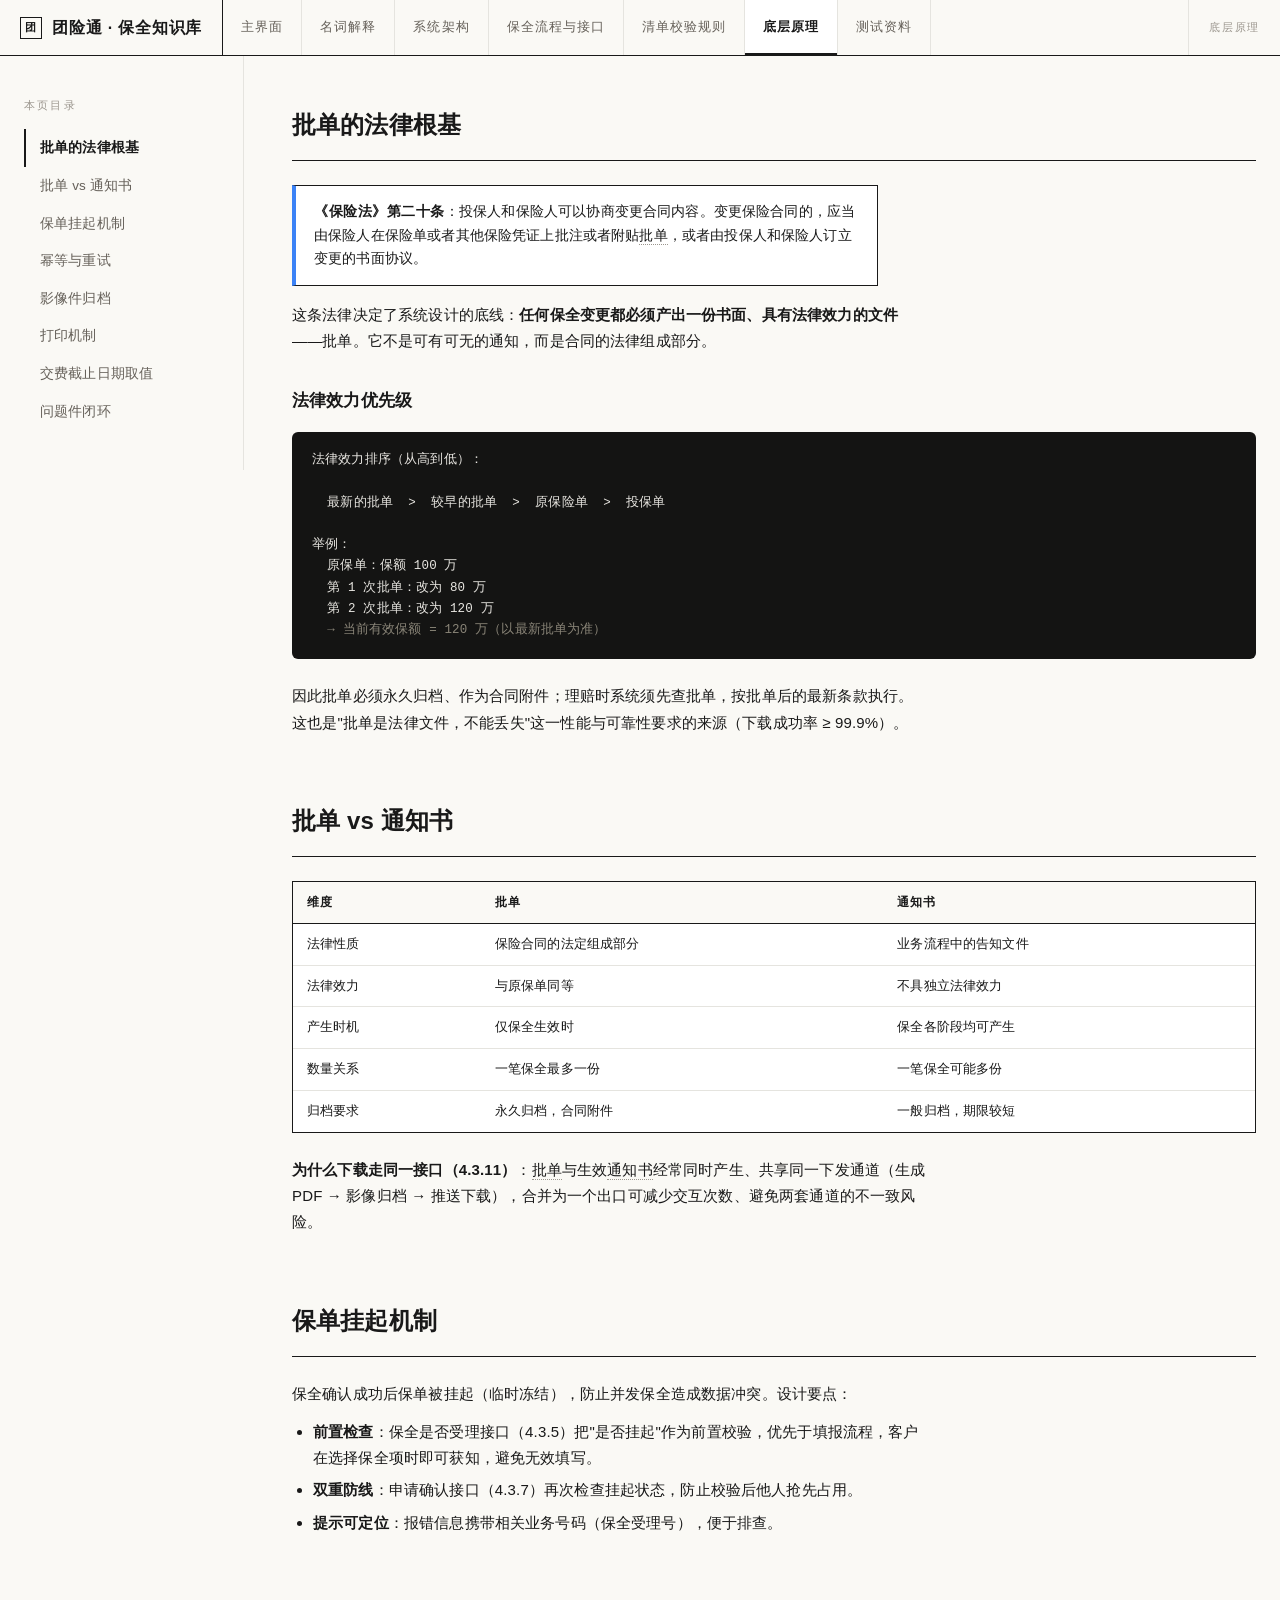
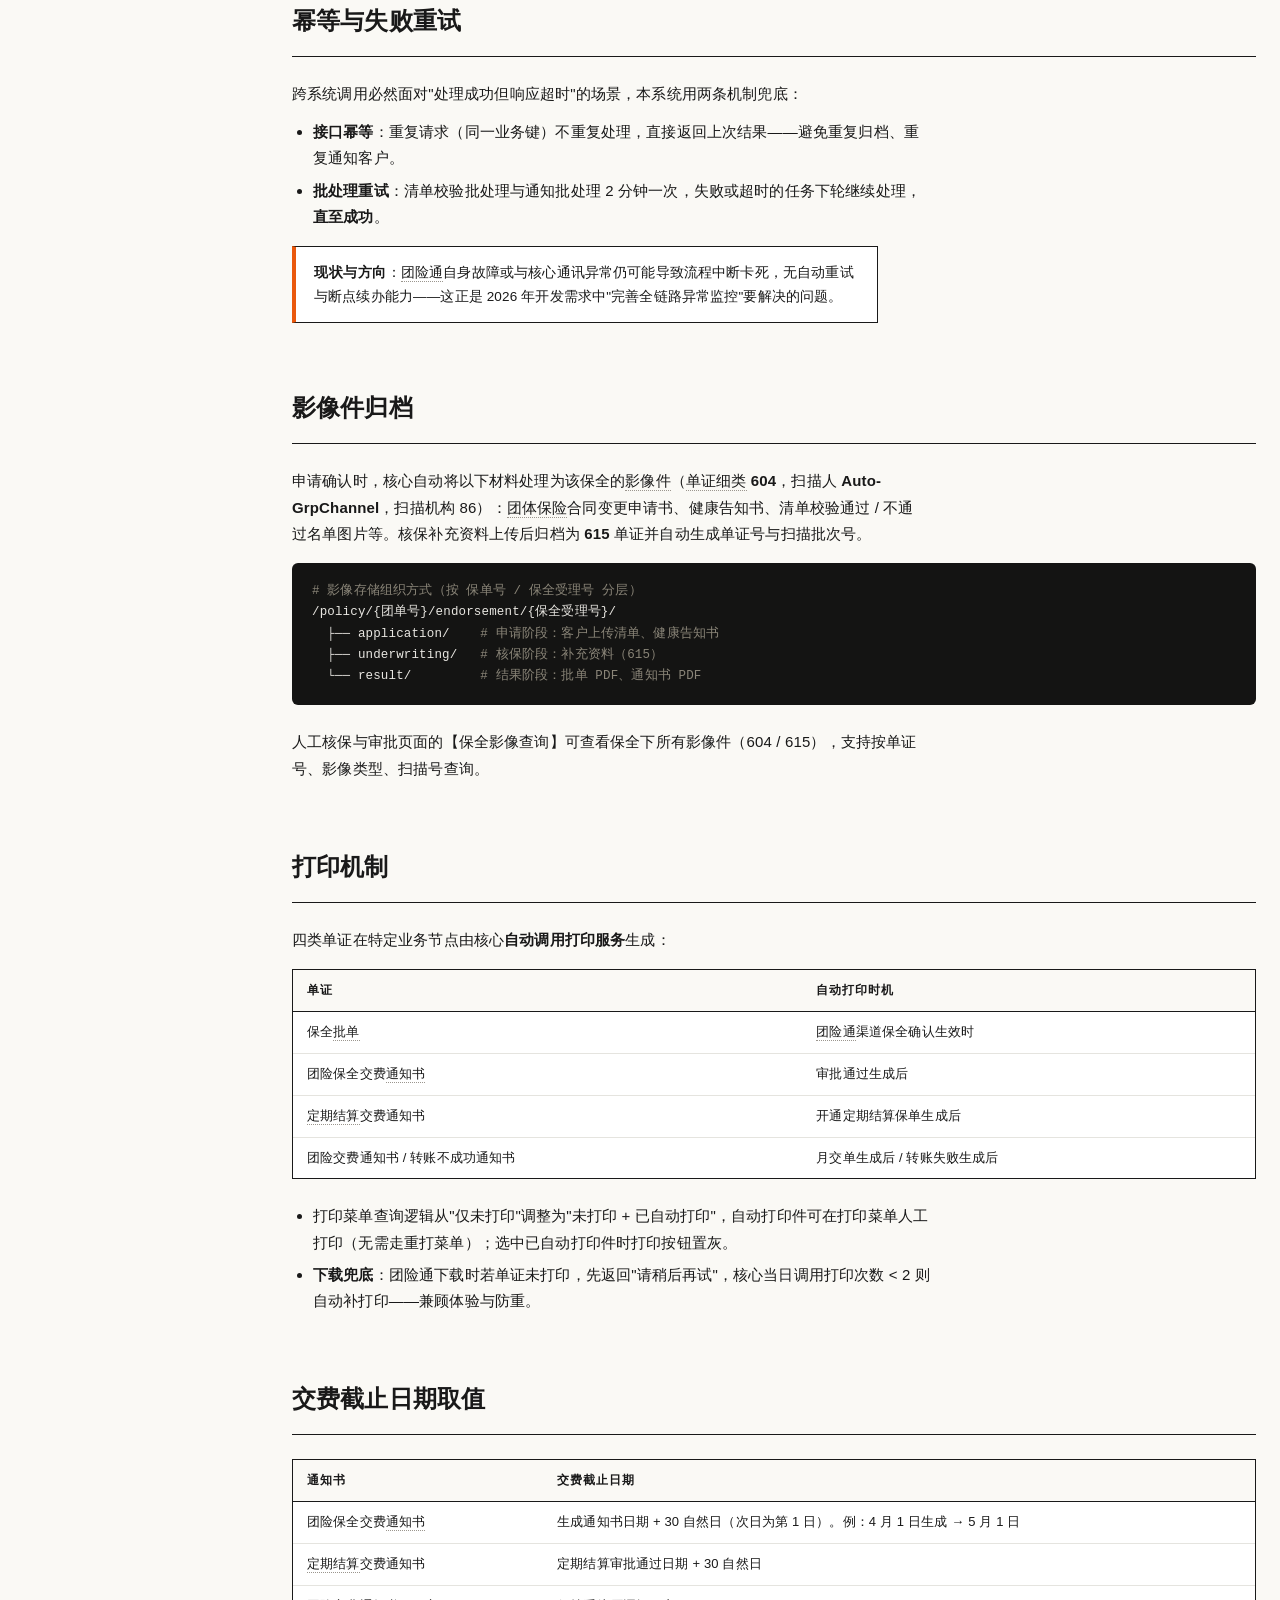
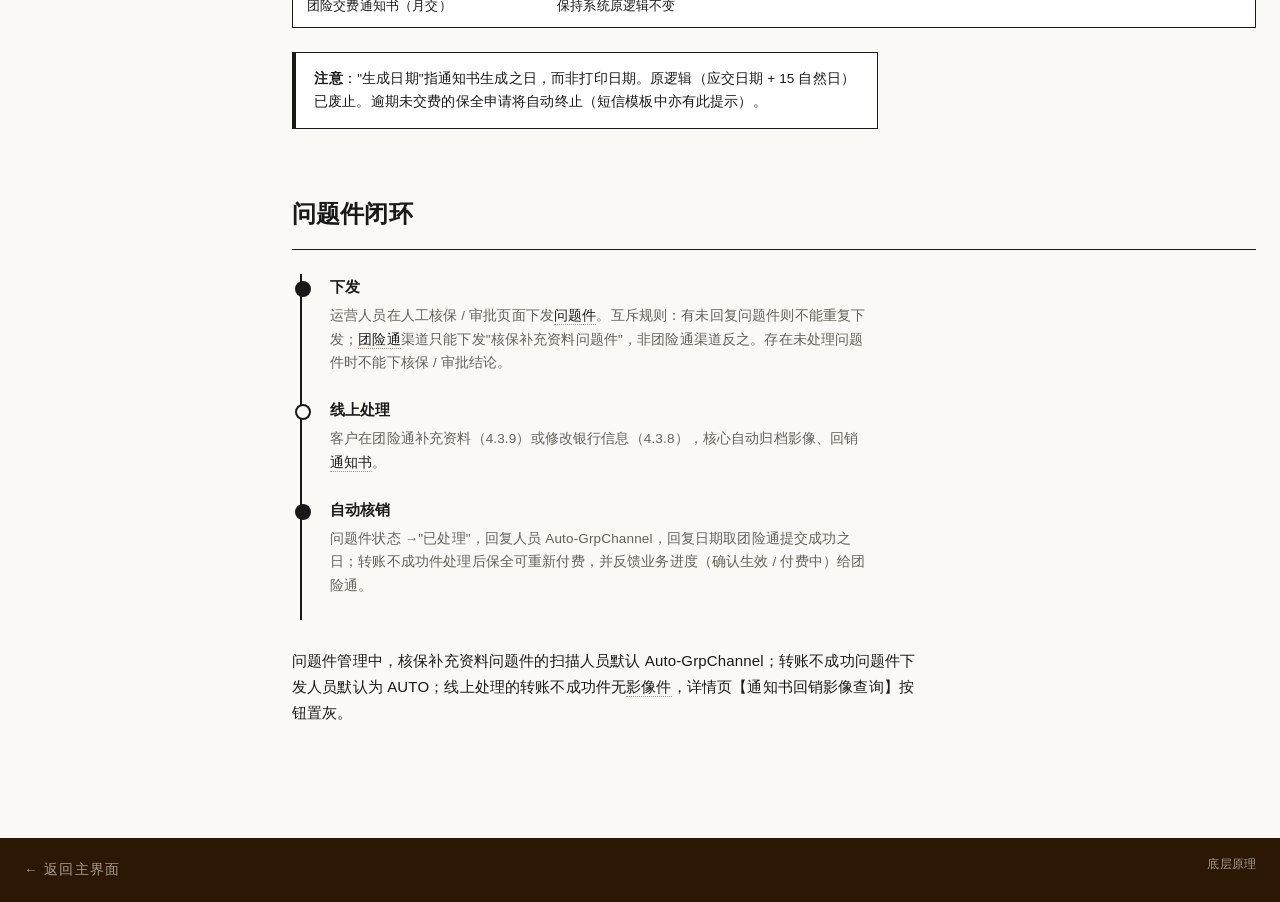
==== principles.html @ 998c3009 "推送底层原理页" ====
<!DOCTYPE html>
<html lang="zh-CN">
<head>
<meta charset="UTF-8">
<meta name="viewport" content="width=device-width, initial-scale=1.0">
<title>底层原理 — 团险通 · 保全知识库</title>
<link rel="stylesheet" href="style.css">
</head>
<body>

<header class="site-header">
  <a class="logo" href="index.html"><span class="mark">团</span>团险通 · 保全知识库</a>
  <nav>
    <a href="index.html">主界面</a>
    <a href="terms.html">名词解释</a>
    <a href="architecture.html">系统架构</a>
    <a href="process.html">保全流程与接口</a>
    <a href="rules.html">清单校验规则</a>
    <a href="principles.html">底层原理</a>
    <a href="testing.html">测试资料</a>
  </nav>
  <div class="tag">底层原理</div>
</header>

<div class="page">
<div class="doc-layout">

  <aside class="doc-side">
    <div class="side-title">本页目录</div>
    <a href="#legal">批单的法律根基</a>
    <a href="#doc-vs">批单 vs 通知书</a>
    <a href="#hang-p">保单挂起机制</a>
    <a href="#idempotent">幂等与重试</a>
    <a href="#archive">影像件归档</a>
    <a href="#print">打印机制</a>
    <a href="#deadline">交费截止日期取值</a>
    <a href="#problem-p">问题件闭环</a>
  </aside>

  <main class="doc-main">

    <div class="doc-block" id="legal">
      <h2>批单的法律根基</h2>
      <div class="note legal"><b>《保险法》第二十条</b>：投保人和保险人可以协商变更合同内容。变更保险合同的，应当由保险人在保险单或者其他保险凭证上批注或者附贴<a class="xref" href="terms.html#endorsement-doc">批单</a>，或者由投保人和保险人订立变更的书面协议。</div>
      <p>这条法律决定了系统设计的底线：<b>任何保全变更都必须产出一份书面、具有法律效力的文件</b>——批单。它不是可有可无的通知，而是合同的法律组成部分。</p>
      <h3>法律效力优先级</h3>
      <pre class="code">法律效力排序（从高到低）：

  最新的批单  &gt;  较早的批单  &gt;  原保险单  &gt;  投保单

举例：
  原保单：保额 100 万
  第 1 次批单：改为 80 万
  第 2 次批单：改为 120 万
  <span class="c">→ 当前有效保额 = 120 万（以最新批单为准）</span></pre>
      <p>因此批单必须永久归档、作为合同附件；理赔时系统须先查批单，按批单后的最新条款执行。这也是"批单是法律文件，不能丢失"这一性能与可靠性要求的来源（下载成功率 ≥ 99.9%）。</p>
    </div>

    <div class="doc-block" id="doc-vs">
      <h2>批单 vs 通知书</h2>
      <div class="tbl-wrap"><table class="tbl">
        <thead><tr><th>维度</th><th>批单</th><th>通知书</th></tr></thead>
        <tbody>
          <tr><td>法律性质</td><td>保险合同的法定组成部分</td><td>业务流程中的告知文件</td></tr>
          <tr><td>法律效力</td><td>与原保单同等</td><td>不具独立法律效力</td></tr>
          <tr><td>产生时机</td><td>仅保全生效时</td><td>保全各阶段均可产生</td></tr>
          <tr><td>数量关系</td><td>一笔保全最多一份</td><td>一笔保全可能多份</td></tr>
          <tr><td>归档要求</td><td>永久归档，合同附件</td><td>一般归档，期限较短</td></tr>
        </tbody>
      </table></div>
      <p><b>为什么下载走同一接口（4.3.11）</b>：<a class="xref" href="terms.html#endorsement-doc">批单</a>与生效<a class="xref" href="terms.html#notice">通知书</a>经常同时产生、共享同一下发通道（生成 PDF → 影像归档 → 推送下载），合并为一个出口可减少交互次数、避免两套通道的不一致风险。</p>
    </div>

    <div class="doc-block" id="hang-p">
      <h2>保单挂起机制</h2>
      <p>保全确认成功后保单被挂起（临时冻结），防止并发保全造成数据冲突。设计要点：</p>
      <ul>
        <li><b>前置检查</b>：保全是否受理接口（4.3.5）把"是否挂起"作为前置校验，优先于填报流程，客户在选择保全项时即可获知，避免无效填写。</li>
        <li><b>双重防线</b>：申请确认接口（4.3.7）再次检查挂起状态，防止校验后他人抢先占用。</li>
        <li><b>提示可定位</b>：报错信息携带相关业务号码（保全受理号），便于排查。</li>
      </ul>
    </div>

    <div class="doc-block" id="idempotent">
      <h2>幂等与失败重试</h2>
      <p>跨系统调用必然面对"处理成功但响应超时"的场景，本系统用两条机制兜底：</p>
      <ul>
        <li><b>接口幂等</b>：重复请求（同一业务键）不重复处理，直接返回上次结果——避免重复归档、重复通知客户。</li>
        <li><b>批处理重试</b>：清单校验批处理与通知批处理 2 分钟一次，失败或超时的任务下轮继续处理，<b>直至成功</b>。</li>
      </ul>
      <div class="note warn"><b>现状与方向</b>：<a class="xref" href="terms.html#tqt">团险通</a>自身故障或与核心通讯异常仍可能导致流程中断卡死，无自动重试与断点续办能力——这正是 2026 年开发需求中"完善全链路异常监控"要解决的问题。</div>
    </div>

    <div class="doc-block" id="archive">
      <h2>影像件归档</h2>
      <p>申请确认时，核心自动将以下材料处理为该保全的<a class="xref" href="terms.html#image">影像件</a>（<a class="xref" href="terms.html#image">单证细类</a> <b>604</b>，扫描人 <b>Auto-GrpChannel</b>，扫描机构 86）：<a class="xref" href="terms.html#group">团体保险</a>合同变更申请书、健康告知书、清单校验通过 / 不通过名单图片等。核保补充资料上传后归档为 <b>615</b> 单证并自动生成单证号与扫描批次号。</p>
      <pre class="code"><span class="c"># 影像存储组织方式（按 保单号 / 保全受理号 分层）</span>
/policy/{团单号}/endorsement/{保全受理号}/
  ├── application/    <span class="c"># 申请阶段：客户上传清单、健康告知书</span>
  ├── underwriting/   <span class="c"># 核保阶段：补充资料（615）</span>
  └── result/         <span class="c"># 结果阶段：批单 PDF、通知书 PDF</span></pre>
      <p>人工核保与审批页面的【保全影像查询】可查看保全下所有影像件（604 / 615），支持按单证号、影像类型、扫描号查询。</p>
    </div>

    <div class="doc-block" id="print">
      <h2>打印机制</h2>
      <p>四类单证在特定业务节点由核心<b>自动调用打印服务</b>生成：</p>
      <div class="tbl-wrap"><table class="tbl">
        <thead><tr><th>单证</th><th>自动打印时机</th></tr></thead>
        <tbody>
          <tr><td>保全<a class="xref" href="terms.html#endorsement-doc">批单</a></td><td><a class="xref" href="terms.html#tqt">团险通</a>渠道保全确认生效时</td></tr>
          <tr><td>团险保全交费<a class="xref" href="terms.html#notice">通知书</a></td><td>审批通过生成后</td></tr>
          <tr><td><a class="xref" href="terms.html#settle">定期结算</a>交费通知书</td><td>开通定期结算保单生成后</td></tr>
          <tr><td>团险交费通知书 / 转账不成功通知书</td><td>月交单生成后 / 转账失败生成后</td></tr>
        </tbody>
      </table></div>
      <ul>
        <li>打印菜单查询逻辑从"仅未打印"调整为"未打印 + 已自动打印"，自动打印件可在打印菜单人工打印（无需走重打菜单）；选中已自动打印件时打印按钮置灰。</li>
        <li><b>下载兜底</b>：团险通下载时若单证未打印，先返回"请稍后再试"，核心当日调用打印次数 &lt; 2 则自动补打印——兼顾体验与防重。</li>
      </ul>
    </div>

    <div class="doc-block" id="deadline">
      <h2>交费截止日期取值</h2>
      <div class="tbl-wrap"><table class="tbl">
        <thead><tr><th>通知书</th><th>交费截止日期</th></tr></thead>
        <tbody>
          <tr><td>团险保全交费<a class="xref" href="terms.html#notice">通知书</a></td><td>生成通知书日期 + 30 自然日（次日为第 1 日）。例：4 月 1 日生成 → 5 月 1 日</td></tr>
          <tr><td><a class="xref" href="terms.html#settle">定期结算</a>交费通知书</td><td>定期结算审批通过日期 + 30 自然日</td></tr>
          <tr><td>团险交费通知书（月交）</td><td>保持系统原逻辑不变</td></tr>
        </tbody>
      </table></div>
      <div class="note"><b>注意</b>："生成日期"指通知书生成之日，而非打印日期。原逻辑（应交日期 + 15 自然日）已废止。逾期未交费的保全申请将自动终止（短信模板中亦有此提示）。</div>
    </div>

    <div class="doc-block" id="problem-p">
      <h2>问题件闭环</h2>
      <div class="vflow">
        <div class="vstep alt">
          <div class="vs-title">下发</div>
          <div class="vs-body">运营人员在人工核保 / 审批页面下发<a class="xref" href="terms.html#problem">问题件</a>。互斥规则：有未回复问题件则不能重复下发；<a class="xref" href="terms.html#tqt">团险通</a>渠道只能下发"核保补充资料问题件"，非团险通渠道反之。存在未处理问题件时不能下核保 / 审批结论。</div>
        </div>
        <div class="vstep">
          <div class="vs-title">线上处理</div>
          <div class="vs-body">客户在团险通补充资料（4.3.9）或修改银行信息（4.3.8），核心自动归档影像、回销<a class="xref" href="terms.html#notice">通知书</a>。</div>
        </div>
        <div class="vstep alt">
          <div class="vs-title">自动核销</div>
          <div class="vs-body">问题件状态 →"已处理"，回复人员 Auto-GrpChannel，回复日期取团险通提交成功之日；转账不成功件处理后保全可重新付费，并反馈业务进度（确认生效 / 付费中）给团险通。</div>
        </div>
      </div>
      <p>问题件管理中，核保补充资料问题件的扫描人员默认 Auto-GrpChannel；转账不成功问题件下发人员默认为 AUTO；线上处理的转账不成功件无<a class="xref" href="terms.html#image">影像件</a>，详情页【通知书回销影像查询】按钮置灰。</p>
    </div>

  </main>
</div>
</div>

<footer class="site-footer">
  <div class="f-bottom" style="border-top:none">
    <span><a class="back-home" href="index.html" style="color:#a89c8f">← 返回主界面</a></span>
    <span>底层原理</span>
  </div>
</footer>

<script src="main.js"></script>
</body>
</html>
---- style.css ----
/* ===== 团险通保全知识库 — 编辑排版式设计 ===== */
:root {
  --bg: #faf9f5;
  --surface: #ffffff;
  --ink: #191919;
  --ink-2: #66615a;
  --ink-3: #9b968e;
  --line: #e5e4df;
  --line-strong: #191919;
  --brand: #2b1703;
  --accent-blue: #3b82f6;
  --accent-green: #16a34a;
  --accent-orange: #ea580c;
  --accent-red: #dc2626;
  --accent-purple: #9333ea;
  --dark: #141413;
  --radius: 6px;
  --ease-1: cubic-bezier(0.33, 0, 0.66, 1);
  --ease-2: cubic-bezier(0.33, 0, 0, 1);
}
* { margin: 0; padding: 0; box-sizing: border-box; }
html { scroll-behavior: smooth; }
body {
  background: var(--bg);
  color: var(--ink);
  font-family: -apple-system, BlinkMacSystemFont, "PingFang SC", "Hiragino Sans GB", "Microsoft YaHei", "Noto Sans SC", sans-serif;
  font-size: 15px;
  line-height: 1.75;
  letter-spacing: 0.01em;
  -webkit-font-smoothing: antialiased;
}
::selection { background: var(--ink); color: var(--bg); }
a { color: var(--ink); text-decoration: none; }
.num, td.num, .stat-num { font-variant-numeric: tabular-nums; font-feature-settings: "tnum"; }

/* ===== 顶部导航 ===== */
.site-header {
  position: sticky; top: 0; z-index: 100;
  background: var(--bg);
  border-bottom: 1px solid var(--line-strong);
  display: flex; align-items: stretch;
  height: 56px;
}
.site-header .logo {
  display: flex; align-items: center; gap: 10px;
  padding: 0 20px;
  border-right: 1px solid var(--line-strong);
  font-weight: 700; font-size: 16px;
  letter-spacing: 0.05em;
  white-space: nowrap;
}
.site-header .logo .mark {
  width: 22px; height: 22px; flex: none;
  border: 1.5px solid var(--ink);
  display: grid; place-items: center;
  font-size: 11px; font-weight: 700;
}
.site-header nav {
  display: flex; align-items: stretch; flex: 1; overflow-x: auto;
}
.site-header nav a {
  display: flex; align-items: center;
  padding: 0 18px;
  font-size: 13px;
  letter-spacing: 0.08em;
  border-right: 1px solid var(--line);
  color: var(--ink-2);
  transition: background 0.2s var(--ease-1), color 0.2s var(--ease-1);
  white-space: nowrap;
}
.site-header nav a:hover { background: var(--ink); color: var(--bg); }
.site-header nav a.active { background: var(--surface); color: var(--ink); font-weight: 600; box-shadow: inset 0 -2px 0 var(--ink); }
.site-header .tag {
  display: flex; align-items: center; padding: 0 20px;
  font-size: 11px; letter-spacing: 0.15em; color: var(--ink-3);
  border-left: 1px solid var(--line); white-space: nowrap;
}

/* ===== 页面容器 ===== */
.page { max-width: 1280px; margin: 0 auto; padding: 0 24px; }

/* ===== Hero ===== */
.hero {
  border-bottom: 1px solid var(--line-strong);
  padding: 72px 0 56px;
  display: grid;
  grid-template-columns: 1fr 340px;
  gap: 48px;
}
.hero h1 {
  font-size: clamp(34px, 4.5vw, 54px);
  line-height: 1.15;
  letter-spacing: 0.02em;
  font-weight: 800;
}
.hero h1 .thin { color: var(--ink-2); font-weight: 400; }
.hero .lede {
  margin-top: 20px;
  font-size: 16px;
  color: var(--ink-2);
  max-width: 640px;
}
.hero .hero-side {
  border-left: 1px solid var(--line);
  padding-left: 32px;
  display: flex; flex-direction: column; justify-content: flex-end; gap: 18px;
}
.hero .hero-side .meta-item { font-size: 13px; color: var(--ink-2); }
.hero .hero-side .meta-item b { display: block; color: var(--ink); font-size: 14px; letter-spacing: 0.06em; margin-bottom: 2px; }

/* ===== 统计带 ===== */
.stat-band {
  display: grid;
  grid-template-columns: repeat(4, 1fr);
  border-bottom: 1px solid var(--line-strong);
}
.stat-cell {
  padding: 28px 24px;
  border-right: 1px solid var(--line);
}
.stat-cell:last-child { border-right: none; }
.stat-cell .stat-num {
  font-size: clamp(28px, 3vw, 40px);
  font-weight: 800;
  line-height: 1.1;
  letter-spacing: -0.01em;
}
.stat-cell .stat-label { font-size: 12.5px; color: var(--ink-2); margin-top: 6px; letter-spacing: 0.04em; }

/* ===== 区块标题 ===== */
.section { padding: 64px 0; border-bottom: 1px solid var(--line); }
.section-head {
  display: flex; align-items: baseline; gap: 16px;
  margin-bottom: 36px;
}
.section-head .idx {
  font-size: 13px; color: var(--ink-3);
  font-variant-numeric: tabular-nums;
  letter-spacing: 0.1em;
}
.section-head h2 { font-size: clamp(22px, 2.6vw, 30px); font-weight: 800; letter-spacing: 0.02em; }
.section-head .sub { font-size: 13px; color: var(--ink-2); margin-left: auto; text-align: right; }

/* ===== 名词卡片网格 ===== */
.term-grid {
  display: grid;
  grid-template-columns: repeat(4, 1fr);
  border-top: 1px solid var(--line-strong);
  border-left: 1px solid var(--line-strong);
}
.term-card {
  border-right: 1px solid var(--line-strong);
  border-bottom: 1px solid var(--line-strong);
  padding: 24px 22px 20px;
  background: var(--bg);
  display: flex; flex-direction: column;
  min-height: 200px;
  transition: background 0.25s var(--ease-1);
  position: relative;
}
.term-card:hover { background: var(--surface); }
.term-card .t-name { font-size: 19px; font-weight: 800; letter-spacing: 0.03em; }
.term-card .t-en { font-size: 11px; color: var(--ink-3); letter-spacing: 0.14em; text-transform: uppercase; margin-top: 2px; }
.term-card .t-desc { font-size: 13px; color: var(--ink-2); margin-top: 12px; flex: 1; }
.term-card .t-go {
  margin-top: 14px;
  font-size: 12px; letter-spacing: 0.1em;
  color: var(--ink);
  display: flex; justify-content: space-between; align-items: center;
}
.term-card .t-go .arrow { transition: transform 0.3s var(--ease-2); display: inline-block; }
.term-card:hover .t-go .arrow { transform: rotate(45deg); }
.term-card::after {
  content: ""; position: absolute; left: 0; bottom: 0;
  width: 0; height: 2px; background: var(--ink);
  transition: width 0.3s var(--ease-2);
}
.term-card:hover::after { width: 100%; }

/* ===== 快速入口 ===== */
.entry-list { border-top: 1px solid var(--line-strong); }
.entry-row {
  display: grid;
  grid-template-columns: 80px 1fr 1.2fr 40px;
  align-items: baseline;
  gap: 24px;
  padding: 22px 4px;
  border-bottom: 1px solid var(--line);
  transition: background 0.2s var(--ease-1), padding 0.25s var(--ease-2);
}
.entry-row:hover { background: var(--surface); padding-left: 16px; }
.entry-row .e-idx { font-size: 13px; color: var(--ink-3); font-variant-numeric: tabular-nums; }
.entry-row .e-title { font-size: 18px; font-weight: 700; }
.entry-row .e-desc { font-size: 13px; color: var(--ink-2); }
.entry-row .e-arrow { font-size: 18px; transition: transform 0.3s var(--ease-2); }
.entry-row:hover .e-arrow { transform: translateX(6px); }

/* ===== 子页面布局：侧栏 + 内容 ===== */
.doc-layout {
  display: grid;
  grid-template-columns: 220px 1fr;
  gap: 0;
  align-items: start;
}
.doc-side {
  position: sticky; top: 56px;
  border-right: 1px solid var(--line);
  padding: 40px 24px 40px 0;
  max-height: calc(100vh - 56px);
  overflow-y: auto;
}
.doc-side .side-title {
  font-size: 11px; letter-spacing: 0.2em; color: var(--ink-3);
  text-transform: uppercase; margin-bottom: 14px;
}
.doc-side a {
  display: block;
  font-size: 13.5px;
  padding: 7px 0 7px 14px;
  color: var(--ink-2);
  border-left: 2px solid transparent;
  transition: all 0.2s var(--ease-1);
}
.doc-side a:hover { color: var(--ink); border-left-color: var(--line-strong); }
.doc-side a.active { color: var(--ink); font-weight: 600; border-left-color: var(--line-strong); }
.doc-main { padding: 48px 0 48px 48px; min-width: 0; }

/* ===== 文档区块 ===== */
.doc-block { margin-bottom: 64px; scroll-margin-top: 76px; }
.doc-block > h2 {
  font-size: 24px; font-weight: 800;
  padding-bottom: 14px;
  border-bottom: 1px solid var(--line-strong);
  margin-bottom: 24px;
  display: flex; align-items: baseline; gap: 12px;
}
.doc-block > h2 .en { font-size: 12px; color: var(--ink-3); letter-spacing: 0.12em; font-weight: 400; text-transform: uppercase; }
.doc-block h3 { font-size: 17px; font-weight: 700; margin: 32px 0 12px; }
.doc-block p { margin-bottom: 12px; max-width: 76ch; }
.doc-block ul, .doc-block ol { margin: 0 0 12px 1.4em; max-width: 74ch; }
.doc-block li { margin-bottom: 6px; }

/* ===== 定义卡（名词页） ===== */
.def-head {
  display: flex; align-items: baseline; gap: 14px; flex-wrap: wrap;
  margin-bottom: 8px;
}
.def-head .d-tag {
  font-size: 11px; letter-spacing: 0.12em;
  border: 1px solid var(--line-strong);
  padding: 2px 10px;
  border-radius: 999px;
  white-space: nowrap;
}
.def-quote {
  border-left: 3px solid var(--line-strong);
  background: var(--surface);
  padding: 16px 20px;
  margin: 16px 0;
  font-size: 14.5px;
  max-width: 76ch;
}
.def-quote .q-src { display: block; margin-top: 8px; font-size: 12px; color: var(--ink-3); letter-spacing: 0.06em; }

/* ===== 表格 ===== */
.tbl-wrap { overflow-x: auto; margin: 16px 0 24px; border: 1px solid var(--line-strong); background: var(--surface); }
table.tbl { width: 100%; border-collapse: collapse; font-size: 13px; }
table.tbl th {
  text-align: left;
  font-size: 12px; letter-spacing: 0.08em;
  background: var(--bg);
  padding: 10px 14px;
  border-bottom: 1px solid var(--line-strong);
  white-space: nowrap;
  font-weight: 700;
}
table.tbl td {
  padding: 10px 14px;
  border-bottom: 1px solid var(--line);
  vertical-align: top;
  line-height: 1.6;
}
table.tbl tr:last-child td { border-bottom: none; }
table.tbl tr:hover td { background: #f4f2ec; }
.pill {
  display: inline-block;
  font-size: 11px; padding: 1px 8px; border-radius: 999px;
  border: 1px solid currentColor;
  letter-spacing: 0.05em;
  white-space: nowrap;
}
.pill.yes { color: var(--accent-green); }
.pill.no { color: var(--ink-3); }
.pill.blue { color: var(--accent-blue); }
.pill.orange { color: var(--accent-orange); }
.pill.red { color: var(--accent-red); }
.pill.purple { color: var(--accent-purple); }

/* ===== 流程图 ===== */
.flow { margin: 20px 0 28px; }
.flow-lane {
  display: grid;
  grid-template-columns: 200px 1fr;
  border: 1px solid var(--line-strong);
  border-bottom: none;
  background: var(--surface);
}
.flow-lane:last-child { border-bottom: 1px solid var(--line-strong); }
.flow-lane .lane-label {
  padding: 16px;
  border-right: 1px solid var(--line-strong);
  font-size: 13px; font-weight: 700;
  background: var(--bg);
  display: flex; flex-direction: column; justify-content: center; gap: 2px;
}
.flow-lane .lane-label span { font-weight: 400; font-size: 11px; color: var(--ink-3); letter-spacing: 0.08em; }
.flow-lane .lane-body { padding: 14px 16px; display: flex; flex-wrap: wrap; gap: 8px; align-items: center; }
.fnode {
  border: 1px solid var(--ink);
  padding: 6px 12px;
  font-size: 13px;
  background: var(--surface);
  border-radius: var(--radius);
  white-space: nowrap;
}
.fnode.api { border-style: dashed; background: #fdfcf9; }
.fnode.api b { font-weight: 700; }
.fnode.sys { background: var(--ink); color: var(--bg); }
.fnode.warn { border-color: var(--accent-red); color: var(--accent-red); }
.farrow { color: var(--ink-3); font-size: 14px; }

/* 垂直流程 */
.vflow { border-left: 2px solid var(--ink); margin: 20px 0 28px 8px; }
.vstep { position: relative; padding: 0 0 22px 28px; }
.vstep::before {
  content: ""; position: absolute; left: -7px; top: 7px;
  width: 12px; height: 12px; background: var(--bg);
  border: 2px solid var(--ink); border-radius: 50%;
}
.vstep.alt::before { background: var(--ink); }
.vstep .vs-title { font-weight: 700; font-size: 15px; }
.vstep .vs-title .pill { margin-left: 8px; }
.vstep .vs-body { font-size: 13.5px; color: var(--ink-2); margin-top: 4px; max-width: 72ch; }

/* ===== 双栏对照 ===== */
.compare {
  display: grid; grid-template-columns: 1fr 1fr;
  border: 1px solid var(--line-strong);
  background: var(--surface);
  margin: 16px 0 24px;
}
.compare > div { padding: 20px 22px; }
.compare > div:first-child { border-right: 1px solid var(--line-strong); }
.compare h4 { font-size: 15px; margin-bottom: 10px; display: flex; align-items: center; gap: 8px; }
.compare ul { margin-left: 1.2em; font-size: 13.5px; }
.compare li { margin-bottom: 5px; }

/* ===== 交叉引用链接 ===== */
a.xref {
  border-bottom: 1px dotted var(--ink-3);
  padding-bottom: 1px;
  transition: border-color 0.2s var(--ease-1), background 0.2s var(--ease-1);
}
a.xref:hover { border-bottom: 1px solid var(--ink); background: #efece5; }

/* ===== 提示框 ===== */
.note {
  border: 1px solid var(--line-strong);
  border-left-width: 4px;
  background: var(--surface);
  padding: 14px 18px;
  margin: 16px 0;
  font-size: 13.5px;
  max-width: 78ch;
}
.note b { letter-spacing: 0.04em; }
.note.warn { border-left-color: var(--accent-orange); }
.note.legal { border-left-color: var(--accent-blue); }

/* ===== 代码块 ===== */
pre.code {
  background: var(--dark);
  color: #e8e6e1;
  font-family: "SF Mono", Menlo, Consolas, "Courier New", monospace;
  font-size: 12.5px;
  line-height: 1.7;
  padding: 18px 20px;
  border-radius: var(--radius);
  overflow-x: auto;
  margin: 16px 0 24px;
}
pre.code .c { color: #8a8578; }
pre.code .k { color: #7cc7ff; }

/* ===== 规则筛选 ===== */
.filter-bar {
  display: flex; gap: 0; flex-wrap: wrap;
  border: 1px solid var(--line-strong);
  width: fit-content;
  margin: 0 0 20px;
  background: var(--surface);
}
.filter-bar button {
  border: none; background: transparent;
  font: inherit; font-size: 13px;
  padding: 8px 18px;
  cursor: pointer;
  border-right: 1px solid var(--line);
  letter-spacing: 0.04em;
  transition: all 0.2s var(--ease-1);
}
.filter-bar button:last-child { border-right: none; }
.filter-bar button:hover { background: #f0eee8; }
.filter-bar button.on { background: var(--ink); color: var(--bg); }
tr.hidden-row { display: none; }

/* ===== 页脚 ===== */
.site-footer {
  background: var(--brand);
  color: #f6f6f6;
  margin-top: 0;
}
.site-footer .f-inner {
  max-width: 1280px; margin: 0 auto;
  padding: 48px 24px 36px;
  display: grid;
  grid-template-columns: 1.5fr 1fr 1fr;
  gap: 40px;
}
.site-footer h5 { font-size: 12px; letter-spacing: 0.18em; color: #a89c8f; margin-bottom: 14px; text-transform: uppercase; }
.site-footer .f-logo { font-size: 22px; font-weight: 800; letter-spacing: 0.04em; }
.site-footer .f-desc { font-size: 13px; color: #c9c0b5; margin-top: 12px; max-width: 40ch; }
.site-footer a { display: block; font-size: 13.5px; color: #e8e2d8; padding: 4px 0; transition: color 0.2s; }
.site-footer a:hover { color: #ffffff; text-decoration: underline; }
.site-footer .f-bottom {
  border-top: 1px solid #453322;
  padding: 16px 24px;
  max-width: 1280px; margin: 0 auto;
  font-size: 12px; color: #a89c8f;
  display: flex; justify-content: space-between; gap: 16px; flex-wrap: wrap;
}

/* ===== 返回顶部小字 ===== */
.back-home { font-size: 12px; letter-spacing: 0.1em; color: var(--ink-3); }
.back-home:hover { color: var(--ink); }

/* ===== 响应式 ===== */
@media (max-width: 960px) {
  .hero { grid-template-columns: 1fr; }
  .hero .hero-side { border-left: none; padding-left: 0; border-top: 1px solid var(--line); padding-top: 24px; }
  .stat-band { grid-template-columns: repeat(2, 1fr); }
  .stat-cell:nth-child(2n) { border-right: none; }
  .stat-cell { border-bottom: 1px solid var(--line); }
  .term-grid { grid-template-columns: repeat(2, 1fr); }
  .doc-layout { grid-template-columns: 1fr; }
  .doc-side { position: static; border-right: none; border-bottom: 1px solid var(--line); max-height: none; padding: 24px 0; display: flex; flex-wrap: wrap; gap: 4px 18px; }
  .doc-side .side-title { width: 100%; }
  .doc-main { padding: 32px 0; }
  .entry-row { grid-template-columns: 50px 1fr 30px; }
  .entry-row .e-desc { display: none; }
  .compare { grid-template-columns: 1fr; }
  .compare > div:first-child { border-right: none; border-bottom: 1px solid var(--line-strong); }
  .flow-lane { grid-template-columns: 1fr; }
  .flow-lane .lane-label { border-right: none; border-bottom: 1px solid var(--line); }
  .site-footer .f-inner { grid-template-columns: 1fr; }
  .site-header .tag { display: none; }
}
@media (max-width: 560px) {
  .term-grid { grid-template-columns: 1fr; }
  .stat-band { grid-template-columns: 1fr 1fr; }
}
@media (prefers-reduced-motion: reduce) {
  * { transition: none !important; }
  html { scroll-behavior: auto; }
}
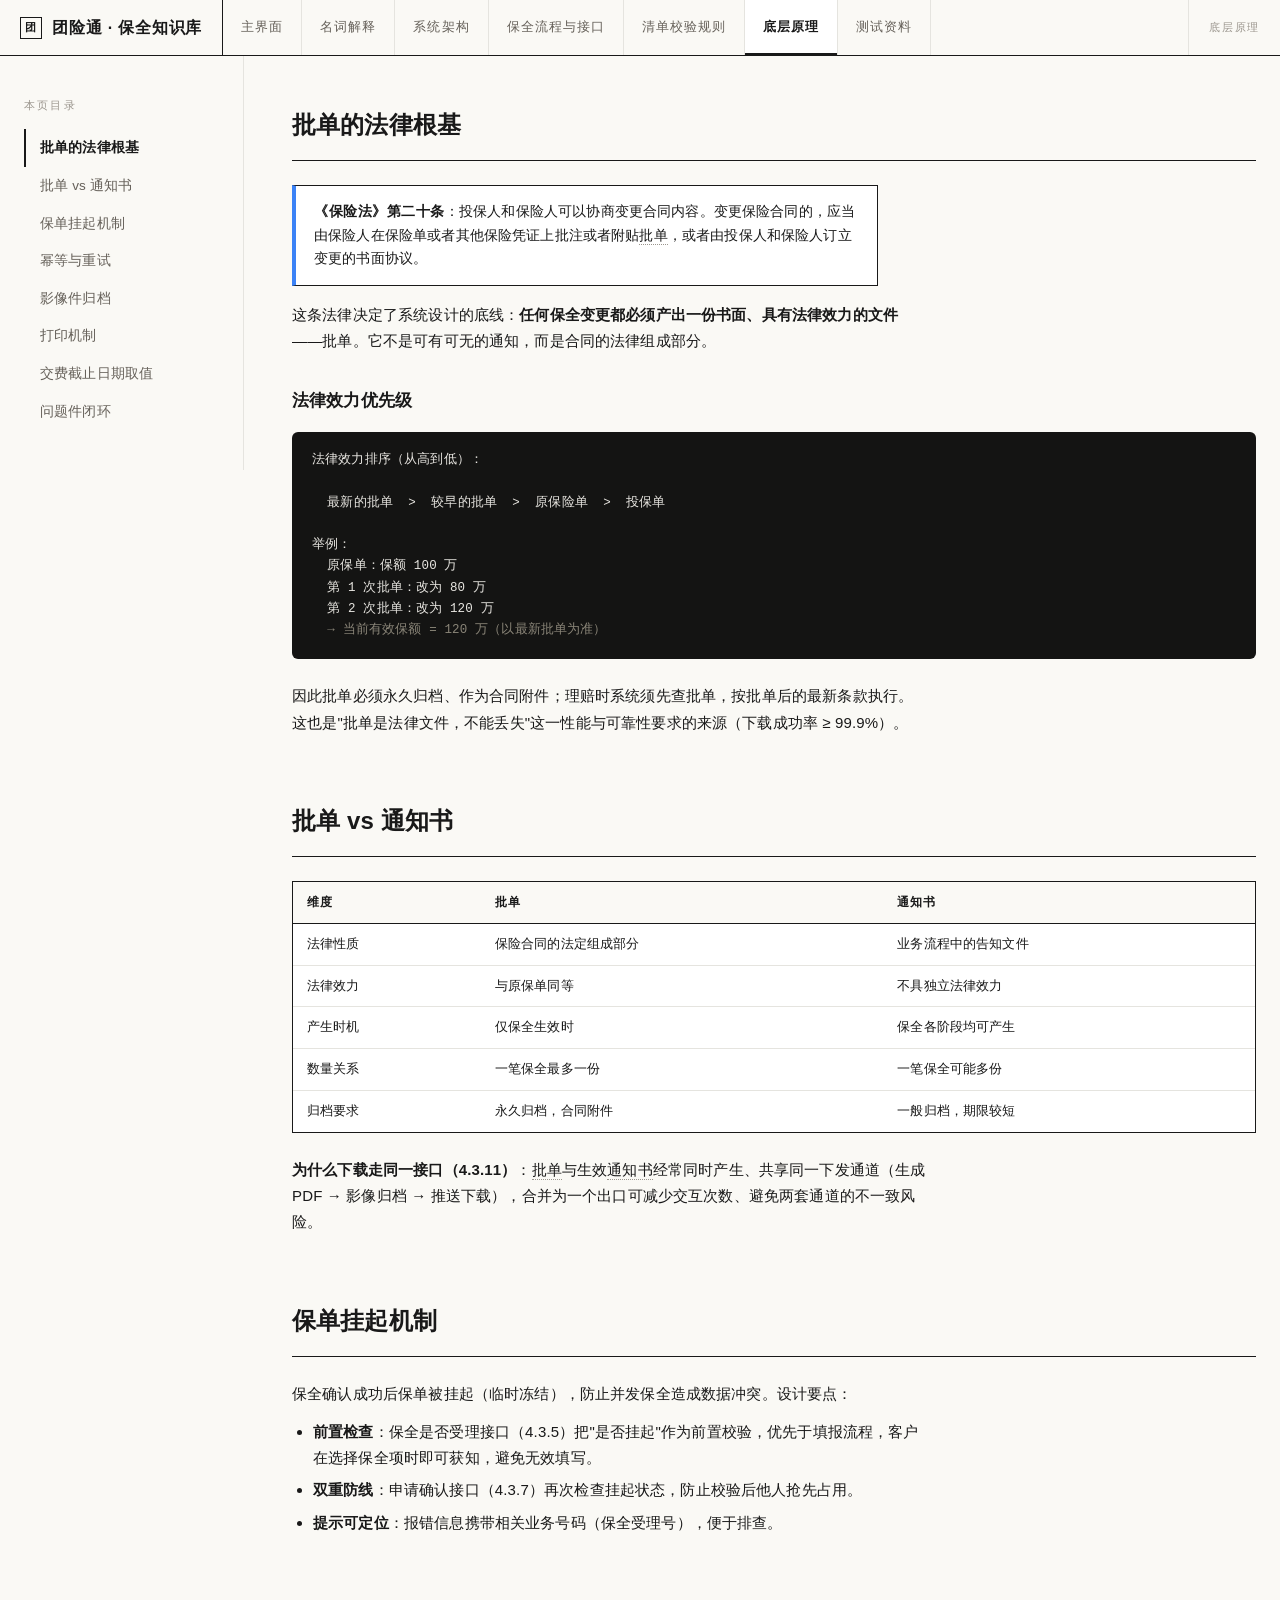
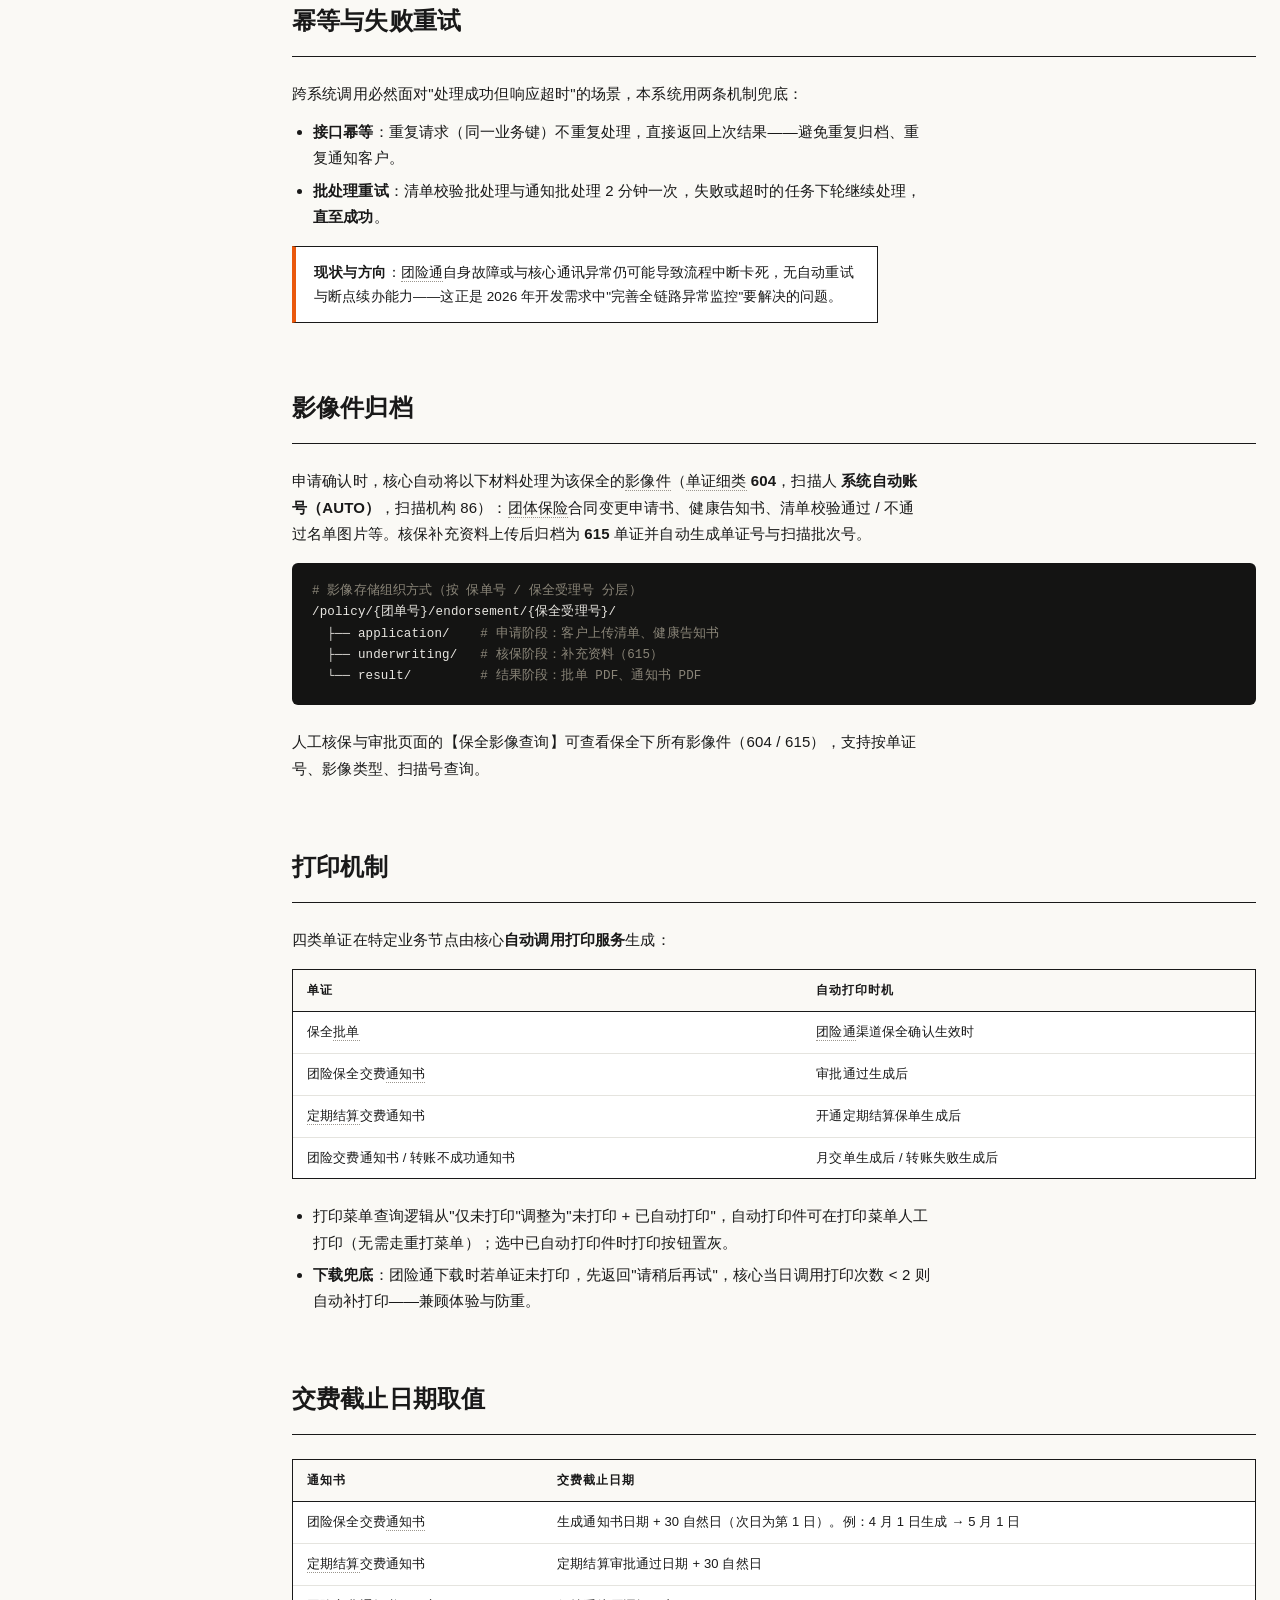
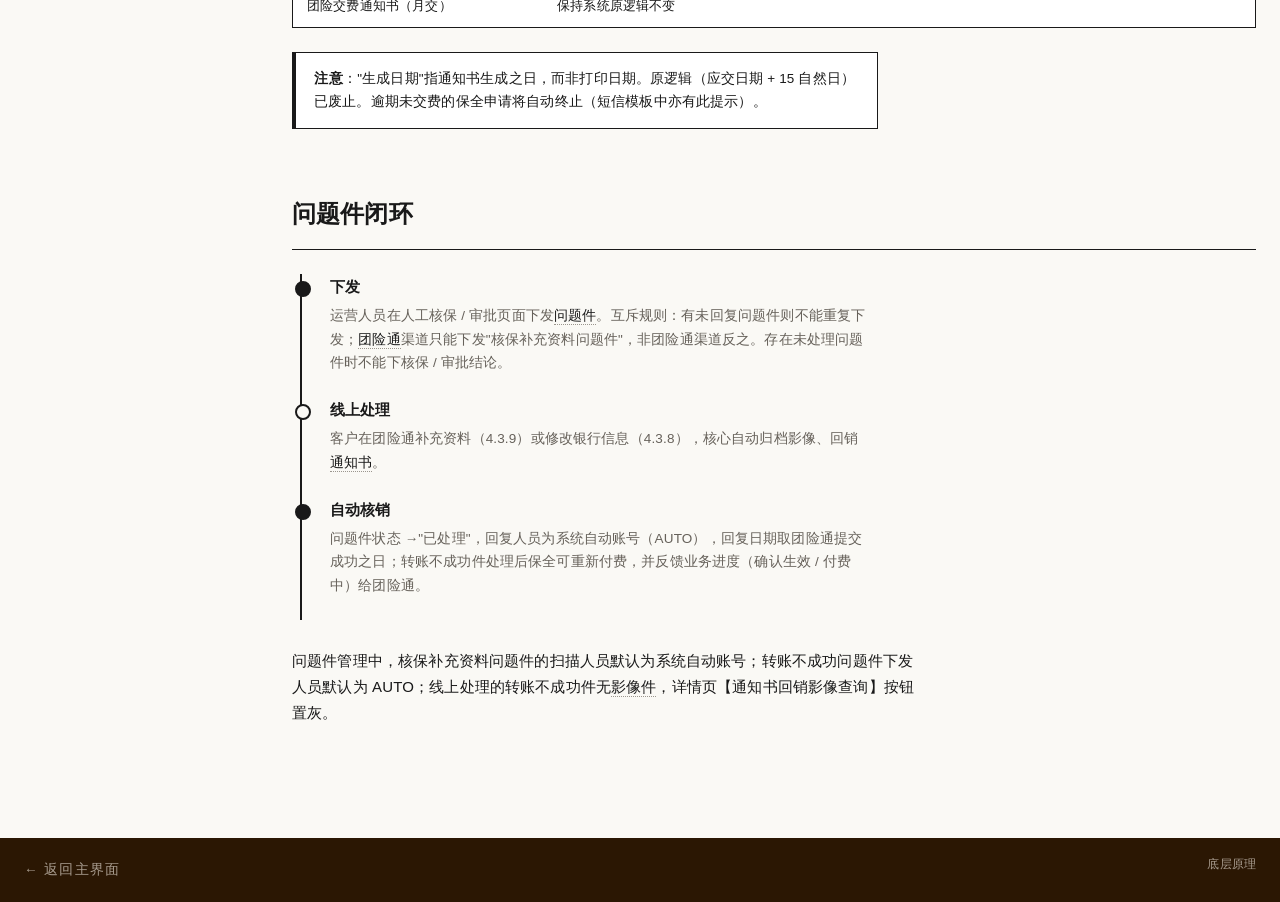
==== commit 501e3c0f: "Add files via upload" ====
--- a/principles.html
+++ b/principles.html
@@ -93,7 +93,7 @@
 
     <div class="doc-block" id="archive">
       <h2>影像件归档</h2>
-      <p>申请确认时，核心自动将以下材料处理为该保全的<a class="xref" href="terms.html#image">影像件</a>（<a class="xref" href="terms.html#image">单证细类</a> <b>604</b>，扫描人 <b>Auto-GrpChannel</b>，扫描机构 86）：<a class="xref" href="terms.html#group">团体保险</a>合同变更申请书、健康告知书、清单校验通过 / 不通过名单图片等。核保补充资料上传后归档为 <b>615</b> 单证并自动生成单证号与扫描批次号。</p>
+      <p>申请确认时，核心自动将以下材料处理为该保全的<a class="xref" href="terms.html#image">影像件</a>（<a class="xref" href="terms.html#image">单证细类</a> <b>604</b>，扫描人 <b>系统自动账号（AUTO）</b>，扫描机构 86）：<a class="xref" href="terms.html#group">团体保险</a>合同变更申请书、健康告知书、清单校验通过 / 不通过名单图片等。核保补充资料上传后归档为 <b>615</b> 单证并自动生成单证号与扫描批次号。</p>
       <pre class="code"><span class="c"># 影像存储组织方式（按 保单号 / 保全受理号 分层）</span>
 /policy/{团单号}/endorsement/{保全受理号}/
   ├── application/    <span class="c"># 申请阶段：客户上传清单、健康告知书</span>
@@ -146,10 +146,10 @@
         </div>
         <div class="vstep alt">
           <div class="vs-title">自动核销</div>
-          <div class="vs-body">问题件状态 →"已处理"，回复人员 Auto-GrpChannel，回复日期取团险通提交成功之日；转账不成功件处理后保全可重新付费，并反馈业务进度（确认生效 / 付费中）给团险通。</div>
+          <div class="vs-body">问题件状态 →"已处理"，回复人员为系统自动账号（AUTO），回复日期取团险通提交成功之日；转账不成功件处理后保全可重新付费，并反馈业务进度（确认生效 / 付费中）给团险通。</div>
         </div>
       </div>
-      <p>问题件管理中，核保补充资料问题件的扫描人员默认 Auto-GrpChannel；转账不成功问题件下发人员默认为 AUTO；线上处理的转账不成功件无<a class="xref" href="terms.html#image">影像件</a>，详情页【通知书回销影像查询】按钮置灰。</p>
+      <p>问题件管理中，核保补充资料问题件的扫描人员默认为系统自动账号；转账不成功问题件下发人员默认为 AUTO；线上处理的转账不成功件无<a class="xref" href="terms.html#image">影像件</a>，详情页【通知书回销影像查询】按钮置灰。</p>
     </div>
 
   </main>
